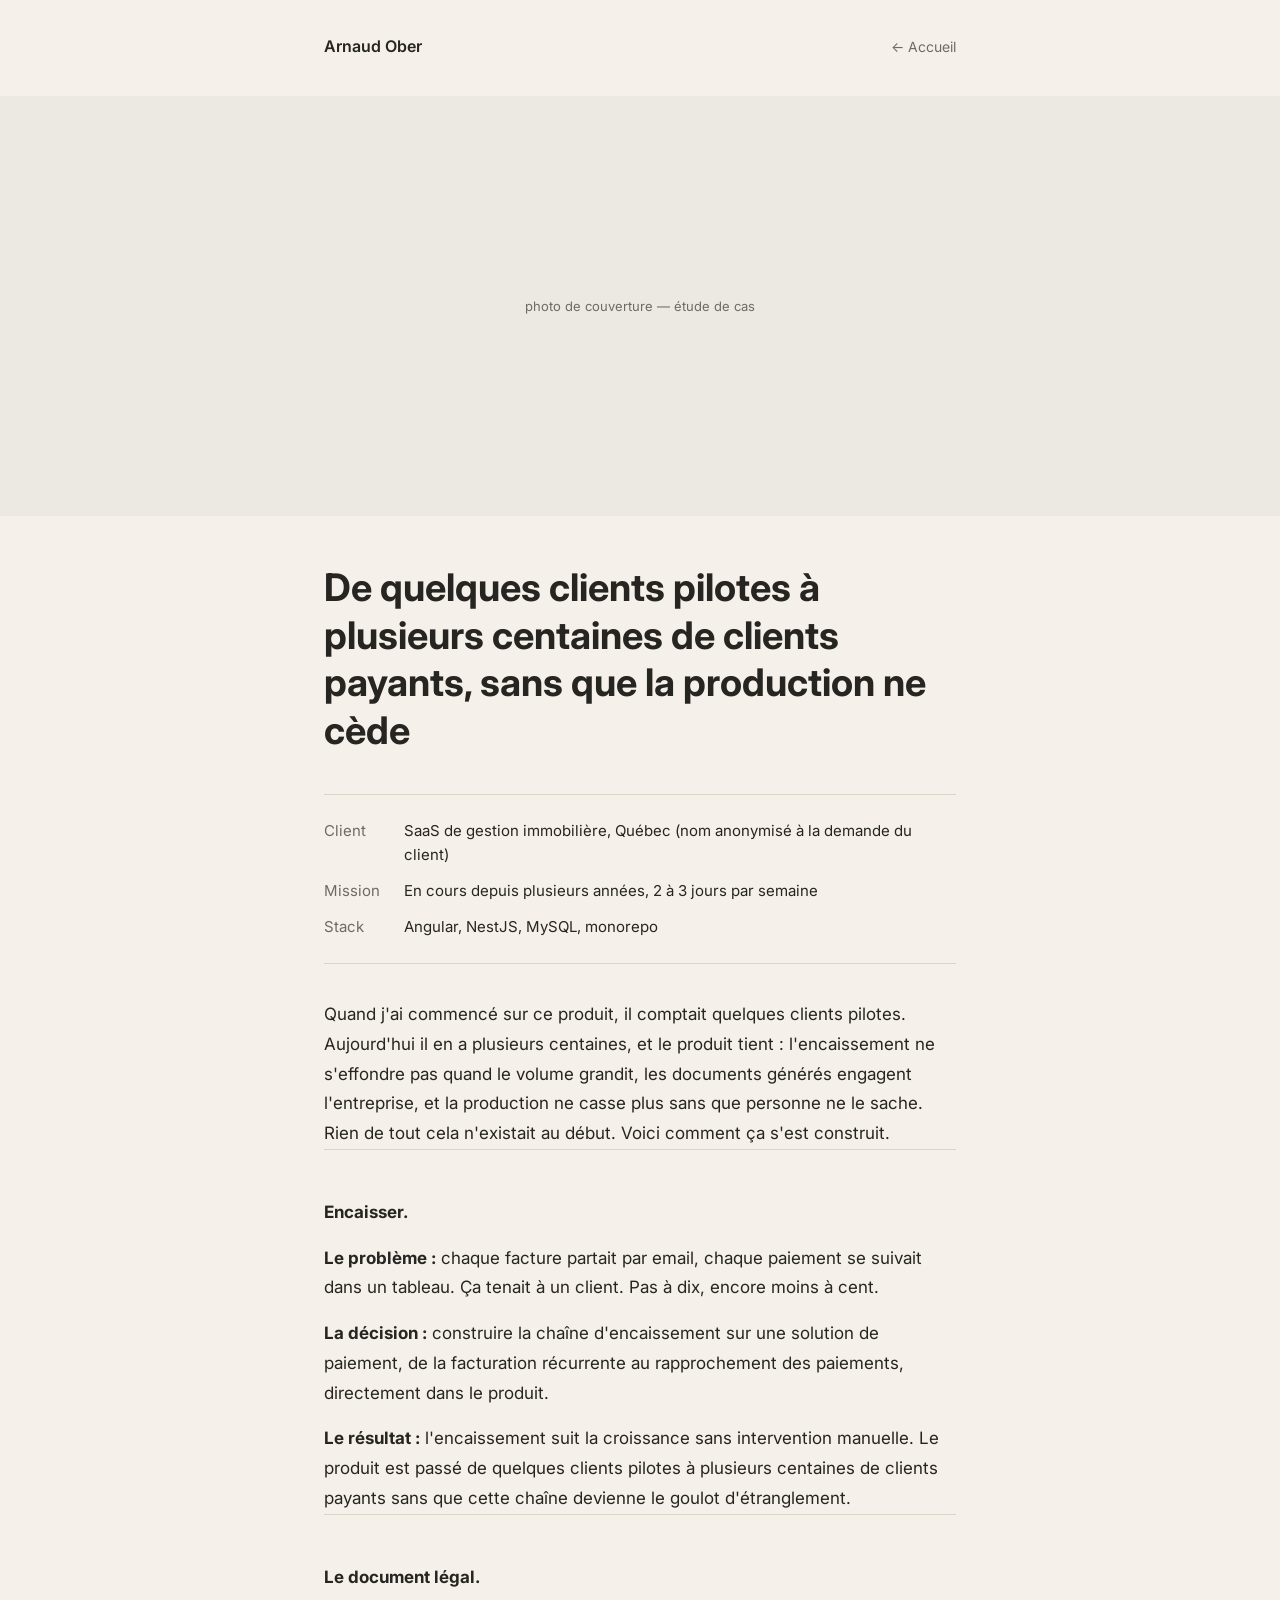
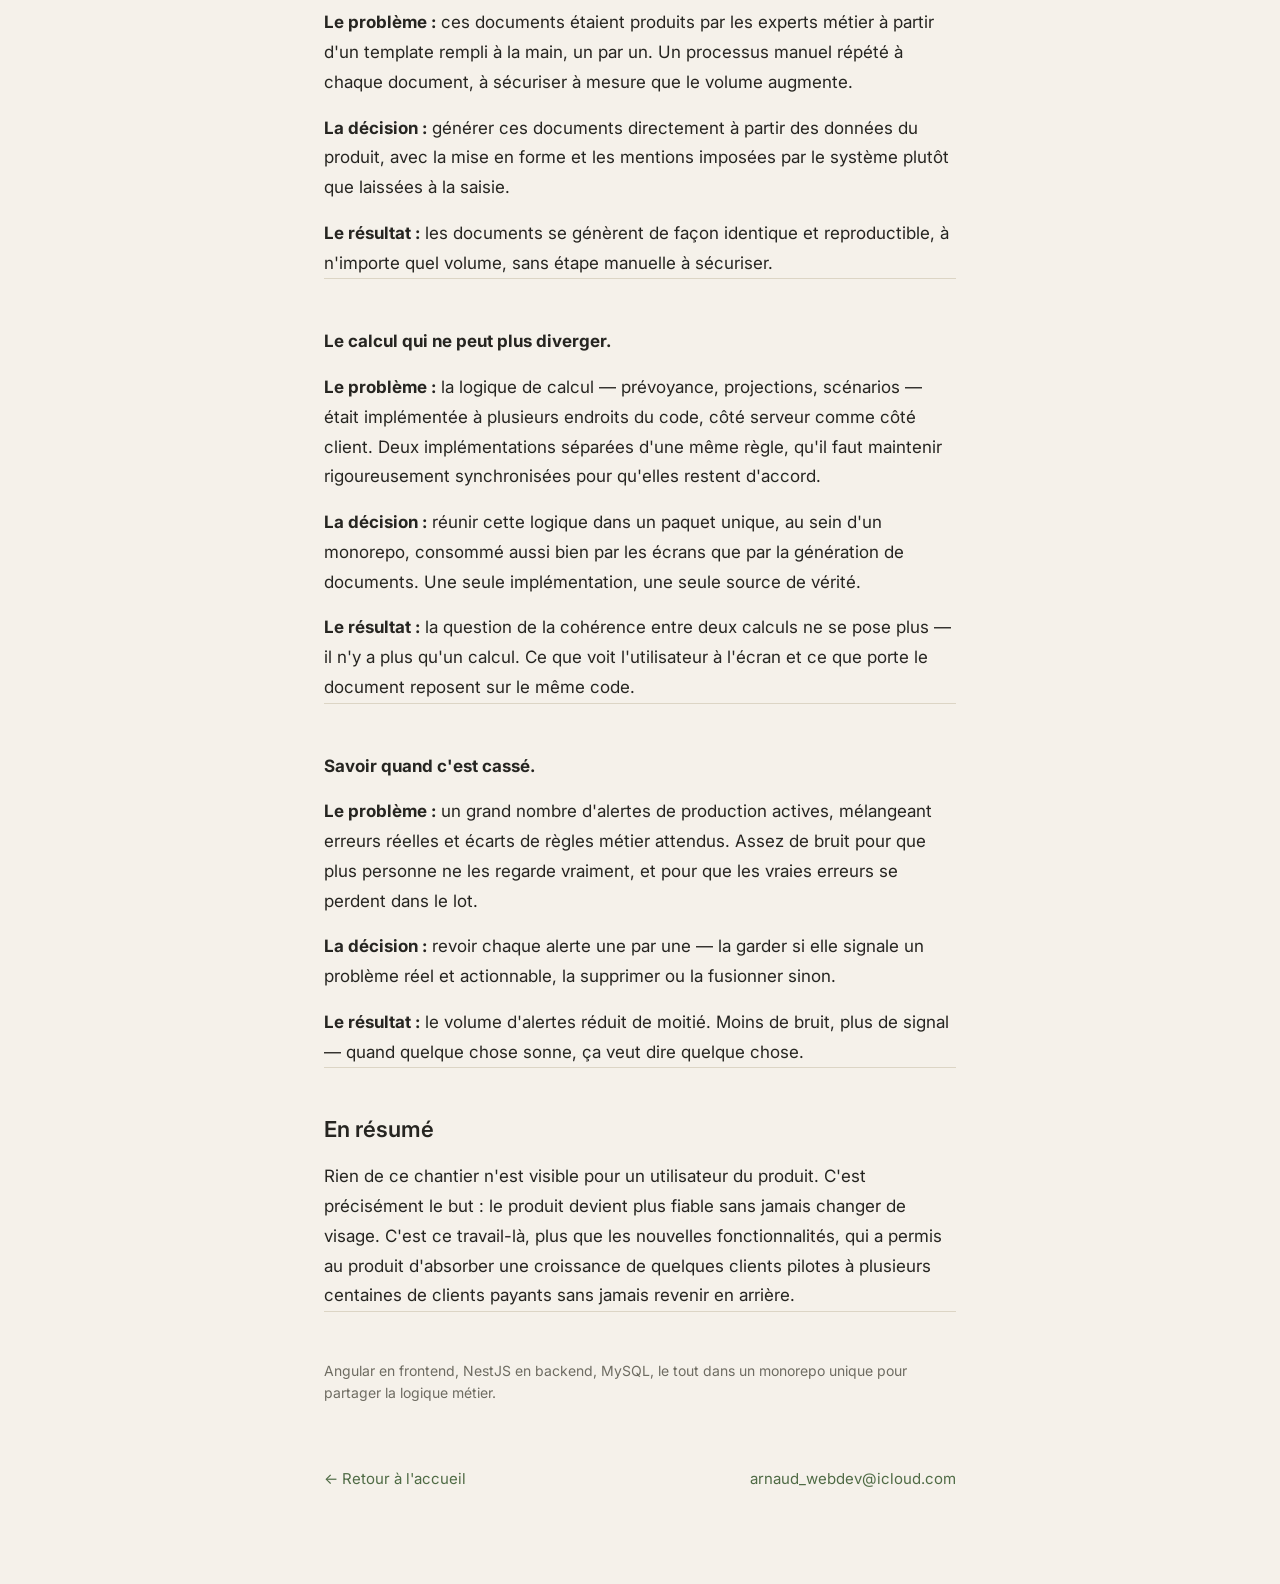
==== etude-de-cas.html @ 2417c2c3 "Add initial HTML and CSS files for portfolio website" ====
<!DOCTYPE html>
<html lang="fr">
<head>
  <meta charset="utf-8">
  <meta name="viewport" content="width=device-width, initial-scale=1">
  <title>Étude de cas — Arnaud Ober</title>
  <meta name="description" content="De quelques clients pilotes à plusieurs centaines de clients payants, sans que la production ne cède.">
  <link rel="preconnect" href="https://fonts.googleapis.com">
  <link rel="preconnect" href="https://fonts.gstatic.com" crossorigin>
  <link href="https://fonts.googleapis.com/css2?family=Inter:wght@400;500;600;700&display=swap" rel="stylesheet">
  <link rel="stylesheet" href="styles.css">
</head>
<body>

  <header class="container site-header">
    <div class="site-name">Arnaud Ober</div>
    <a href="index.html">← Accueil</a>
  </header>

  <!-- Replace with <img src="…" alt="…"> and drop the cover--empty class once the cover photo exists. -->
  <div class="cover cover--empty" aria-hidden="true">photo de couverture — étude de cas</div>

  <main class="container case-study">

    <section>
      <h1>De quelques clients pilotes à plusieurs centaines de clients payants, sans que la production ne cède</h1>

      <dl class="facts">
        <div>
          <dt>Client</dt>
          <dd>SaaS de gestion immobilière, Québec (nom anonymisé à la demande du client)</dd>
        </div>
        <div>
          <dt>Mission</dt>
          <dd>En cours depuis plusieurs années, 2 à 3 jours par semaine</dd>
        </div>
        <div>
          <dt>Stack</dt>
          <dd>Angular, NestJS, MySQL, monorepo</dd>
        </div>
      </dl>

      <p class="lede">
        Quand j'ai commencé sur ce produit, il comptait quelques clients pilotes. Aujourd'hui il en a plusieurs centaines, et le produit tient : l'encaissement ne s'effondre pas quand le volume grandit, les documents générés engagent l'entreprise, et la production ne casse plus sans que personne ne le sache. Rien de tout cela n'existait au début. Voici comment ça s'est construit.
      </p>
    </section>

    <section>
      <p><strong>Encaisser.</strong></p>
      <p>
        <strong>Le problème :</strong> chaque facture partait par email, chaque paiement se suivait dans un tableau. Ça tenait à un client. Pas à dix, encore moins à cent.
      </p>
      <p>
        <strong>La décision :</strong> construire la chaîne d'encaissement sur une solution de paiement, de la facturation récurrente au rapprochement des paiements, directement dans le produit.
      </p>
      <p>
        <strong>Le résultat :</strong> l'encaissement suit la croissance sans intervention manuelle. Le produit est passé de quelques clients pilotes à plusieurs centaines de clients payants sans que cette chaîne devienne le goulot d'étranglement.
      </p>
    </section>

    <section>
      <p><strong>Le document légal.</strong></p>
      <p>
        <strong>Le problème :</strong> ces documents étaient produits par les experts métier à partir d'un template rempli à la main, un par un. Un processus manuel répété à chaque document, à sécuriser à mesure que le volume augmente.
      </p>
      <p>
        <strong>La décision :</strong> générer ces documents directement à partir des données du produit, avec la mise en forme et les mentions imposées par le système plutôt que laissées à la saisie.
      </p>
      <p>
        <strong>Le résultat :</strong> les documents se génèrent de façon identique et reproductible, à n'importe quel volume, sans étape manuelle à sécuriser.
      </p>
    </section>

    <section>
      <p><strong>Le calcul qui ne peut plus diverger.</strong></p>
      <p>
        <strong>Le problème :</strong> la logique de calcul — prévoyance, projections, scénarios — était implémentée à plusieurs endroits du code, côté serveur comme côté client. Deux implémentations séparées d'une même règle, qu'il faut maintenir rigoureusement synchronisées pour qu'elles restent d'accord.
      </p>
      <p>
        <strong>La décision :</strong> réunir cette logique dans un paquet unique, au sein d'un monorepo, consommé aussi bien par les écrans que par la génération de documents. Une seule implémentation, une seule source de vérité.
      </p>
      <p>
        <strong>Le résultat :</strong> la question de la cohérence entre deux calculs ne se pose plus — il n'y a plus qu'un calcul. Ce que voit l'utilisateur à l'écran et ce que porte le document reposent sur le même code.
      </p>
    </section>

    <section>
      <p><strong>Savoir quand c'est cassé.</strong></p>
      <p>
        <strong>Le problème :</strong> un grand nombre d'alertes de production actives, mélangeant erreurs réelles et écarts de règles métier attendus. Assez de bruit pour que plus personne ne les regarde vraiment, et pour que les vraies erreurs se perdent dans le lot.
      </p>
      <p>
        <strong>La décision :</strong> revoir chaque alerte une par une — la garder si elle signale un problème réel et actionnable, la supprimer ou la fusionner sinon.
      </p>
      <p>
        <strong>Le résultat :</strong> le volume d'alertes réduit de moitié. Moins de bruit, plus de signal — quand quelque chose sonne, ça veut dire quelque chose.
      </p>
    </section>

    <section>
      <h2>En résumé</h2>
      <p>
        Rien de ce chantier n'est visible pour un utilisateur du produit. C'est précisément le but : le produit devient plus fiable sans jamais changer de visage. C'est ce travail-là, plus que les nouvelles fonctionnalités, qui a permis au produit d'absorber une croissance de quelques clients pilotes à plusieurs centaines de clients payants sans jamais revenir en arrière.
      </p>
    </section>

    <section>
      <p class="note">
        Angular en frontend, NestJS en backend, MySQL, le tout dans un monorepo unique pour partager la logique métier.
      </p>
    </section>

    <footer class="site-footer">
      <a href="index.html">← Retour à l'accueil</a>
      <a href="mailto:arnaud_webdev@icloud.com">arnaud_webdev@icloud.com</a>
    </footer>

  </main>

</body>
</html>
---- styles.css ----
:root {
  --bg: #F5F1EA;
  --text: #262521;
  --muted: #6E6C62;
  --rule: #DCD5C5;
  --accent: #4F6B45;
  --accent-soft: #8FA883;
  --highlight: #A8613F;
  --placeholder: rgba(127, 127, 127, .08);
}

*,
*::before,
*::after {
  box-sizing: border-box;
}

body {
  margin: 0;
  background: var(--bg);
  color: var(--text);
  font-family: Inter, sans-serif;
}

a {
  color: var(--accent);
  text-decoration: none;
}

a:hover {
  color: var(--text);
}

.container {
  max-width: 680px;
  margin: 0 auto;
  padding: 0 24px;
}

/* Header */
.site-header {
  padding-top: 36px;
  display: flex;
  justify-content: space-between;
  align-items: center;
  gap: 16px;
}

.site-name {
  font-size: 16px;
  font-weight: 600;
}

.site-header a {
  font-size: 14px;
  color: var(--muted);
}

.site-header a:hover {
  color: var(--text);
}

.site-nav {
  display: flex;
  gap: 24px;
}

/* Cover */
.cover {
  width: 100%;
  height: clamp(220px, 38vw, 420px);
  margin: 40px 0 0;
}

.cover img {
  display: block;
  width: 100%;
  height: 100%;
  object-fit: cover;
}

.cover--empty {
  display: flex;
  align-items: center;
  justify-content: center;
  background: var(--placeholder);
  color: var(--muted);
  font-size: 13px;
}

/* Case study */
.case-study {
  padding-bottom: 96px;
}

.case-study section {
  padding-top: 48px;
}

.case-study section + section {
  border-top: 1px solid var(--rule);
}

.case-study h1 {
  font-size: clamp(28px, 5vw, 38px);
  line-height: 1.25;
  font-weight: 700;
  margin: 0 0 40px;
}

.case-study h2 {
  font-size: 22px;
  font-weight: 600;
  margin: 0 0 20px;
}

.case-study p {
  font-size: 17px;
  line-height: 1.75;
  margin: 0 0 16px;
}

.case-study p:last-child {
  margin-bottom: 0;
}

.case-study .lede {
  margin-top: 36px;
}

.case-study .note {
  font-size: 14px;
  line-height: 1.6;
  color: var(--muted);
}

.facts {
  border-top: 1px solid var(--rule);
  border-bottom: 1px solid var(--rule);
  padding: 24px 0;
  margin: 0;
  display: flex;
  flex-direction: column;
  gap: 12px;
}

.facts div {
  display: flex;
  gap: 16px;
  font-size: 15px;
  line-height: 1.6;
}

.facts dt {
  color: var(--muted);
  min-width: 64px;
}

.facts dd {
  margin: 0;
}

/* Home */
.home {
  padding-bottom: 96px;
}

.home section {
  padding-top: 64px;
}

.home .hero {
  padding: 96px 0 24px;
}

.hero h1 {
  font-size: clamp(34px, 7vw, 52px);
  line-height: 1.15;
  font-weight: 700;
  margin: 0;
}

.hero h1 span {
  color: var(--highlight);
}

.hero p {
  font-size: 19px;
  line-height: 1.6;
  margin: 16px 0 0;
}

.hero .hero-intro {
  color: var(--muted);
  margin-top: 28px;
  max-width: 560px;
}

.home h2 {
  font-size: 22px;
  font-weight: 600;
  margin: 0 0 24px;
}

.home h2.tight {
  margin-bottom: 16px;
}

.home p {
  font-size: 17px;
  line-height: 1.75;
  margin: 0 0 20px;
}

.home p:last-child {
  margin-bottom: 0;
}

.home .muted {
  color: var(--muted);
}

.dash-list {
  list-style: none;
  margin: 0;
  padding: 0;
  display: flex;
  flex-direction: column;
  gap: 16px;
}

.dash-list li {
  font-size: 17px;
  line-height: 1.6;
  padding-left: 20px;
  position: relative;
}

.dash-list li::before {
  content: "—";
  position: absolute;
  left: 0;
  color: var(--highlight);
}

.dash-list--muted {
  gap: 14px;
  color: var(--muted);
}

.dash-list--muted li::before {
  color: inherit;
}

.home .dash-list + p {
  margin-top: 28px;
}

.home .dash-list--muted + p {
  margin-top: 20px;
}

.growth-chart {
  display: block;
  width: 100%;
  height: auto;
  overflow: visible;
  font-family: Inter, sans-serif;
}

.chart-axis {
  stroke: var(--rule);
  stroke-width: 1;
}

.chart-area {
  fill: var(--accent-soft);
  opacity: .22;
}

.chart-line {
  fill: none;
  stroke: var(--accent);
  stroke-width: 2.5;
}

.chart-points {
  fill: var(--accent-soft);
  stroke: var(--accent);
  stroke-width: 1.5;
}

.chart-values {
  fill: var(--accent);
  font-size: 15px;
  font-weight: 600;
}

.chart-labels {
  fill: var(--muted);
  font-size: 14px;
}

.home .proof-intro {
  margin-bottom: 32px;
}

.home .chart-link {
  font-size: 15px;
  margin-top: 24px;
}

.home .price {
  font-size: 20px;
  font-weight: 600;
  margin-top: 32px;
}

.home .tech-section {
  padding-top: 56px;
}

.home .tech-section p {
  font-size: 14px;
  line-height: 1.6;
  color: var(--muted);
}

.home .contact-intro {
  margin-bottom: 16px;
}

.home .contact-reply {
  margin-bottom: 28px;
}

.contact-email {
  font-size: 20px;
  font-weight: 600;
  border-bottom: 1px solid var(--accent);
}

.home-footer {
  padding-top: 80px;
  font-size: 14px;
  color: var(--muted);
}

.home-footer p {
  margin: 0;
}

/* Footer */
.site-footer {
  padding-top: 64px;
  display: flex;
  justify-content: space-between;
  align-items: center;
  flex-wrap: wrap;
  gap: 16px;
  font-size: 15px;
}
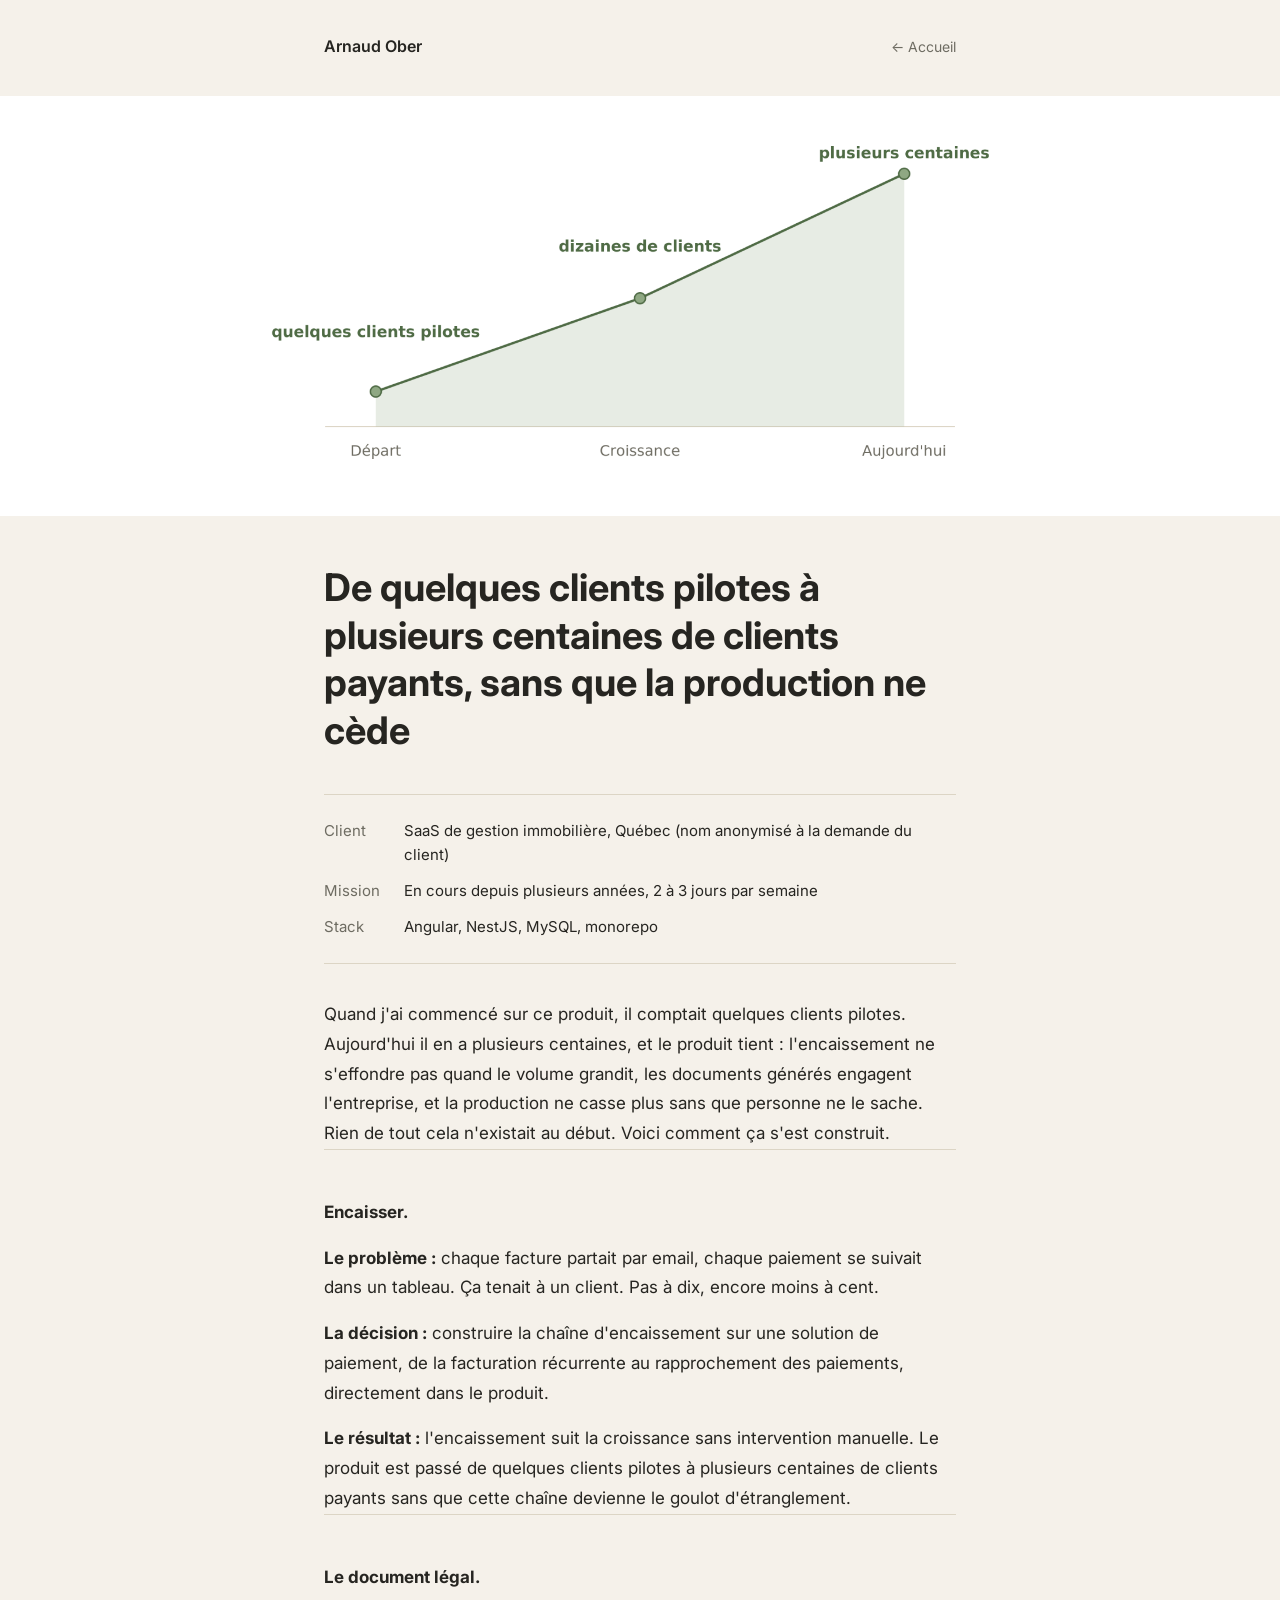
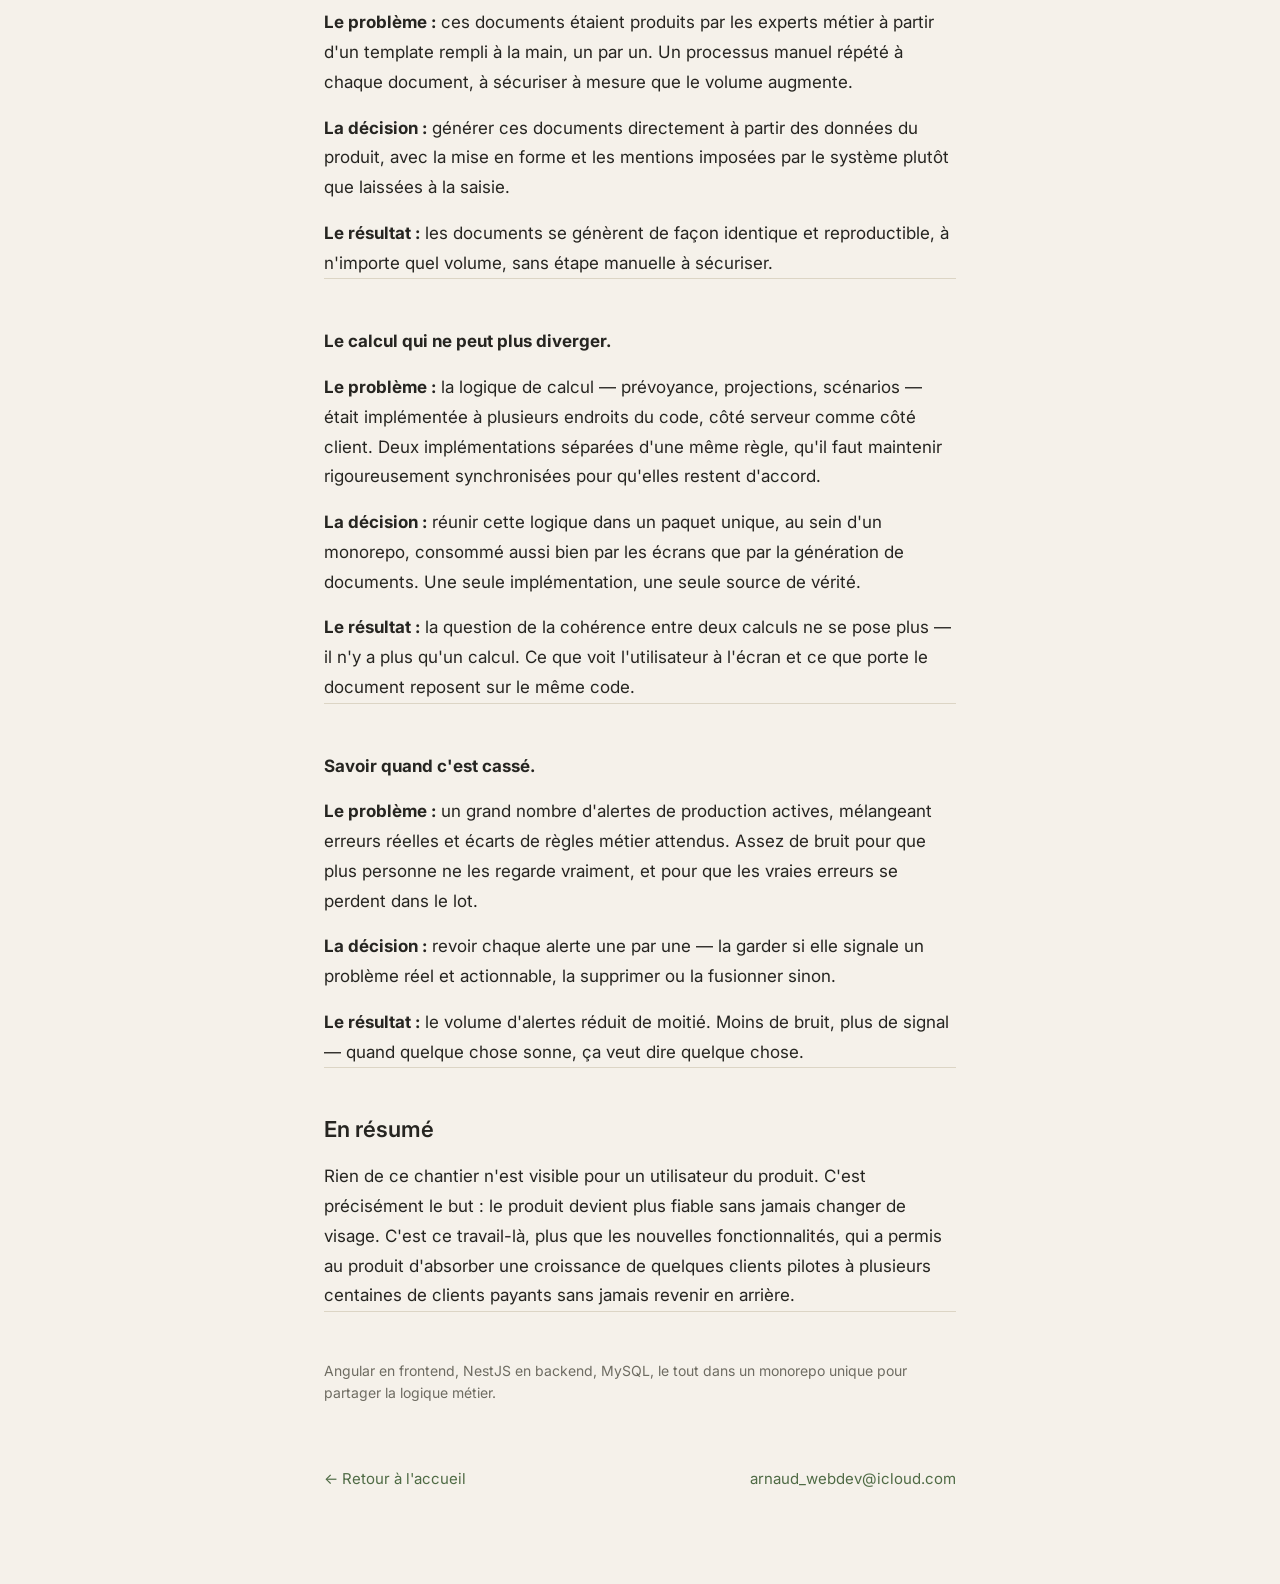
==== commit 1ec857f1: "Replace empty cover div with image and adjust text positioning in case study chart" ====
--- a/etude-de-cas.html
+++ b/etude-de-cas.html
@@ -18,7 +18,7 @@
   </header>
 
   <!-- Replace with <img src="…" alt="…"> and drop the cover--empty class once the cover photo exists. -->
-  <div class="cover cover--empty" aria-hidden="true">photo de couverture — étude de cas</div>
+  <div class="cover" aria-hidden="true"><img src="illustration.png" alt="photo de couverture — étude de cas"></div>
 
   <main class="container case-study">
 
--- a/styles.css
+++ b/styles.css
@@ -70,22 +70,14 @@
   width: 100%;
   height: clamp(220px, 38vw, 420px);
   margin: 40px 0 0;
+  background: white;
 }
 
 .cover img {
   display: block;
   width: 100%;
   height: 100%;
-  object-fit: cover;
-}
-
-.cover--empty {
-  display: flex;
-  align-items: center;
-  justify-content: center;
-  background: var(--placeholder);
-  color: var(--muted);
-  font-size: 13px;
+  object-fit: contain;
 }
 
 /* Case study */
